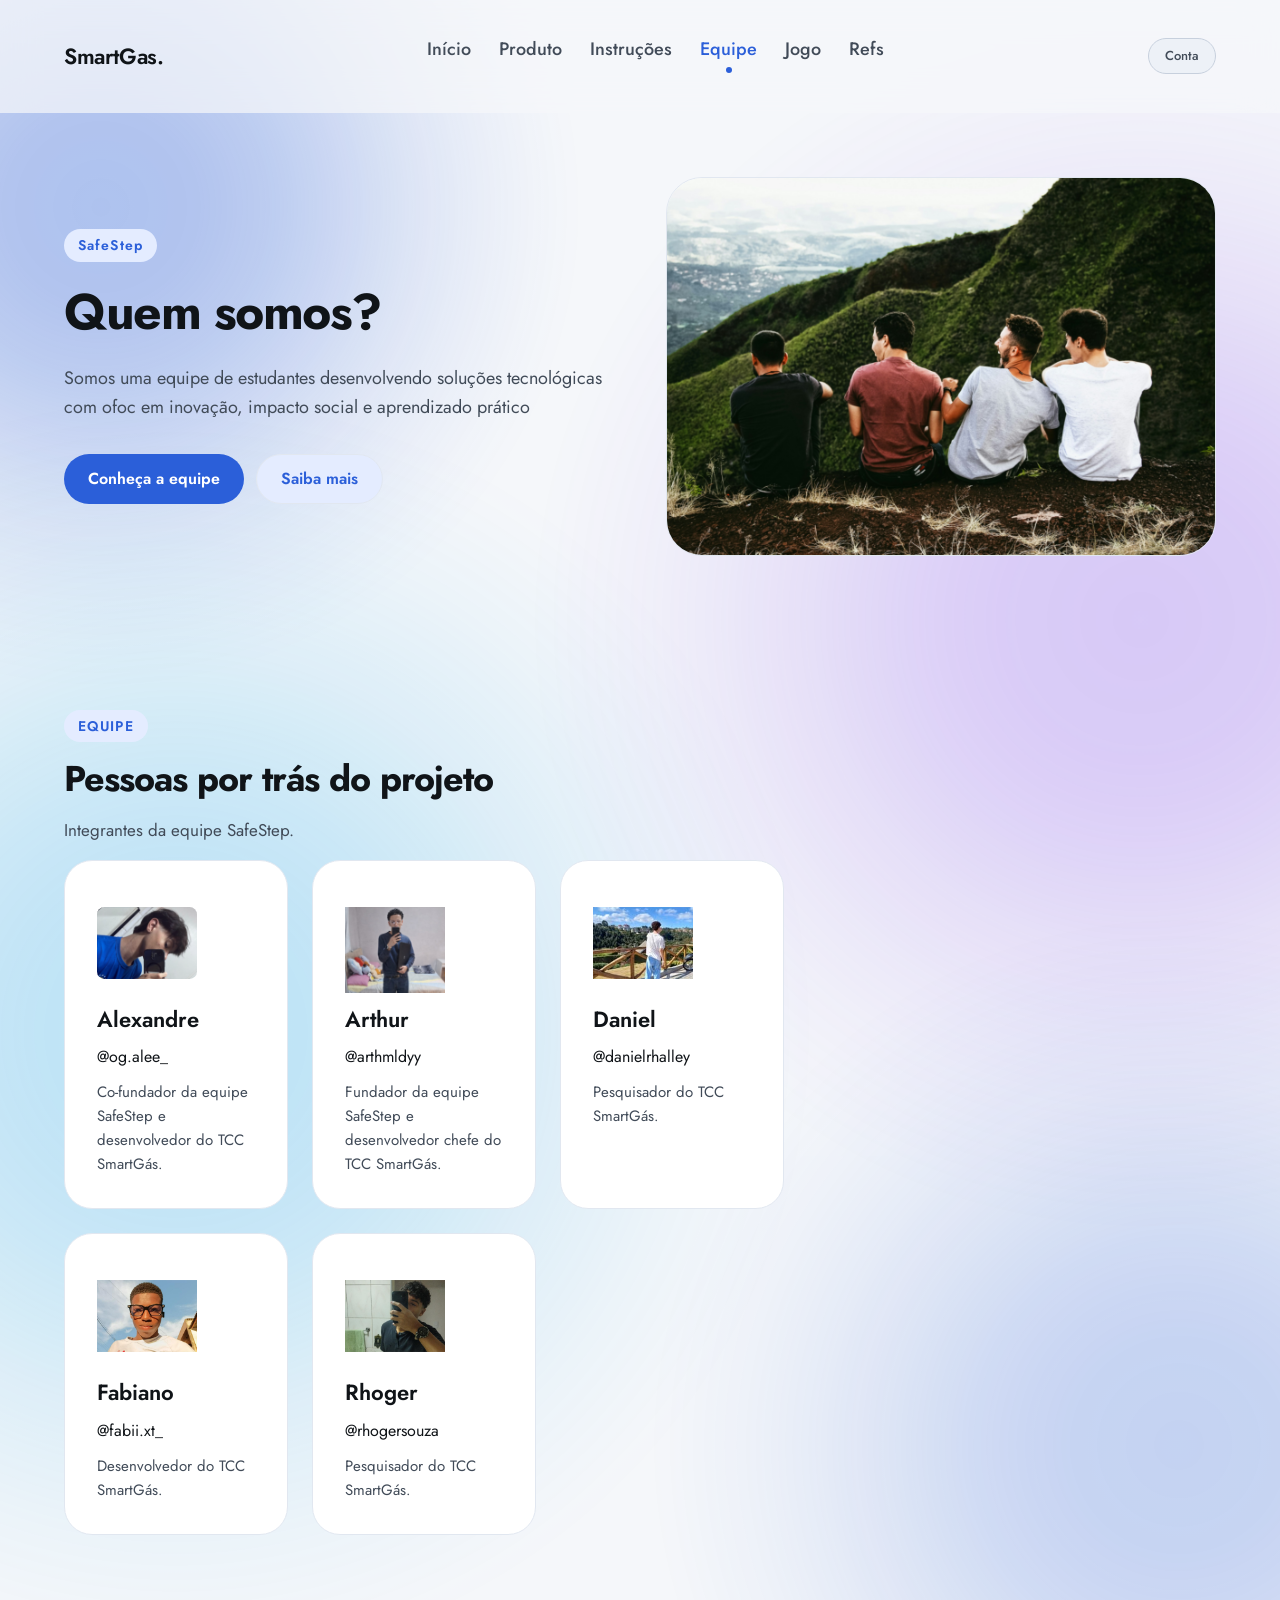
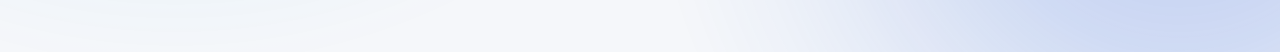
==== Equipe/Equipe.html @ 38c80134 "Começo HTML Equipe" ====
<!DOCTYPE html>
<html lang="pt-BR">
<head>
  <meta charset="UTF-8">
  <meta name="viewport" content="width=device-width, initial-scale=1">
  <title>SmartGás</title>
  <link rel="preconnect" href="https://fonts.googleapis.com">
  <link rel="preconnect" href="https://fonts.gstatic.com" crossorigin>
  <link href="https://fonts.googleapis.com/css2?family=Jost:wght@400;500;600;700&display=swap" rel="stylesheet">

  <link rel="stylesheet" href="../css/global.css">
  <link rel="stylesheet" href="../css/aurora.css">
  <link rel="stylesheet" href="./produto.css">
  <script src="../js/theme.js"></script>

  <script src="../js/aurora.js" defer></script>
  <script src="../js/ui.js" defer></script>
  <script src="../js/conta.js" defer></script>
</head>

<body data-page="produto" id="Smartgas">

  <div class="aurora" aria-hidden="true">
    <div class="orb orb--1"></div>
    <div class="orb orb--2"></div>
    <div class="orb orb--3"></div>
    <div class="orb orb--4"></div>
  </div>

  <div class="page">

    <header class="navbar" id="navbar">
      <div class="container navbar__inner">
        <a class="wordmark" href="#Smartgas">SmartGas.</a>

        <button class="nav-toggle" type="button" aria-expanded="false"
                aria-controls="nav-links" aria-label="Abrir menu">☰</button>

        <nav class="nav-links" id="nav-links" aria-label="Navegação principal">
          <a href="../index.html">Início</a>
          <a href="produto.html">Produto</a>
          <a href="../Instruções/Instruções.html">Instruções</a>
          <a href="../Equipe/Equipe.html" aria-current="page">Equipe</a>
          <a href="../Jogo/Jogo.html">Jogo</a>
          <a href="../Refs/Refs.html">Refs</a>
        </nav>

        <div class="navbar__actions">
          <button id="account-btn" class="btn--ghost" type="button">Conta</button>
        </div>
      </div>
    </header>

    <dialog class="modal" id="account-modal" aria-labelledby="account-title">
      <div class="panel">
        <span class="eyebrow">SUA CONTA</span>
        <h2 class="t-h3" id="account-title">Você não está conectado</h2>
        <p class="t-body-m modal__text">
          Entre ou crie uma conta para usar o app SmartGás e o jogo The Last Meds.
        </p>

        <div class="modal__actions">
          <a class="btn btn--primary" href="../login.html">Entrar</a>
          <a class="btn btn--secondary" href="../cadastro.html">Criar conta</a>
        </div>

        <div class="modal__theme">
          <span class="t-caption">Aparência</span>
          <div class="modal__seg" role="group" aria-label="Escolha de aparência">
            <button type="button" class="modal__opt" data-theme-option="dark">Dark</button>
            <button type="button" class="modal__opt" data-theme-option="light">Light</button>
          </div>
        </div>

        <button type="button" class="modal__close" data-close-modal>Fechar</button>
      </div>
    </dialog>

    <main>
        <section class="hero">
        <div class="container hero__grid">
          <div class="hero__copy">
            <span class="eyebrow">SafeStep</span>
            <h1 class="t-display">Quem somos?</h1>
            <p class="t-body-l">
              Somos uma equipe de estudantes desenvolvendo soluções tecnológicas com ofoc em inovação, impacto social e aprendizado prático
            </p>
            <div class="hero__actions">
              <a class="btn btn--primary" href="#team">Conheça a equipe</a>
              <a class="btn btn--secondary" href="#História">Saiba mais</a>
            </div>
          </div>

           <figure class="hero__media hero__media--auto">

            <img src="../assets//img/Equipe/Imagem hero.svg"
            width= '550' height = '460'
                 alt="Imagem de uma equipe de estudantes trabalhando em um projeto de tecnologia"
            />
          </figure>
        </div>
      </section>

      <section class="section" id="História">
        <div class="container">
          <div class="section-head">
            <span class="eyebrow">EQUIPE</span>
            <h2 class="t-h2">Pessoas por trás do projeto</h2>
            <p class="t-body-m lede">
              Integrantes da equipe SafeStep.
            </p>

            <div class="grid-3">
            <span class="card">
                <img  class = "card__img" src="../assets/img/Equipe/Integrante/Foto.svg" width="100" height="100" alt="Foto de Alexandre, co-fundador da equipe SafeStep e desenvolvedor do TCC SmartGás">
              <h3 class="t-h4">Alexandre</h3>
              <p class="insta">@og.alee_</p>
              <p class="t-body-s card__body">
                Co-fundador da equipe SafeStep e desenvolvedor do TCC SmartGás.
              </p>
            </span>

            <span class="card">
                <img class = "card__img" src="../assets/img/Equipe/Integrante/Rectangle 111.svg" width="100" height="100" alt="Foto de Arthur, fundador da equipe SafeStep e desenvolvedor chefe do TCC SmartGás">
              <h3 class="t-h4">Arthur</h3>
              <p class="insta">@arthmldyy</p>
              <p class="t-body-s card__body">
                Fundador da equipe SafeStep e desenvolvedor chefe do TCC SmartGás.
              </p>
            </span>

            <span class="card">
                <img  class = "card__img" src="../assets/img/Equipe/Integrante/Rectangle 107.svg" width="100" height="100" alt="Foto de Daniel, pesquisador do TCC SmartGás">
              <h3 class="t-h4">Daniel</h3>
              <p class="insta">@danielrhalley</p>
              <p class="t-body-s card__body">
                Pesquisador do TCC SmartGás.
              </p>
            </span>

            <span class="card">
                <img  class = "card__img" src="../assets/img/Equipe/Integrante/Rectangle 109.svg" width="100" height="100" alt="Foto de Fabiano, desenvolvedor do TCC SmartGás">
              <h3 class="t-h4">Fabiano</h3>
              <p class="insta">@fabii.xt_</p>
              <p class="t-body-s card__body">
                Desenvolvedor do TCC SmartGás.
              </p>
            </span>

            <span class="card">
                <img  class = "card__img" src="../assets/img/Equipe/Integrante/Rectangle 110.svg" width="100" height="100" alt="Foto de Rhoger, pesquisador do TCC SmartGás">
              <h3 class="t-h4">Rhoger</h3>
              <p class="insta">@rhogersouza</p>
              <p class="t-body-s card__body">
                Pesquisador do TCC SmartGás.
              </p>
            </span>
          </div>
          </div>
    </main>
---- css/global.css ----
:root {
  --bg-canvas: #1a1c1e;
  --bg-surface: #24282c;
  --bg-elevated: #2f3439;

  --text-primary: #ffffff;
  --text-secondary: #c4cbd4;
  --text-muted: #8d97a3;
  --text-on-brand: #0b1220;

  --brand-primary: #7da2ff;
  --brand-soft: #24314f;
  --brand-on-soft: #afc5ff;

  --border-subtle: #3a4046;
  --border-strong: #4e555d;

  --feedback-success: #4ade80;

  --glow-aurora-1: #7da2ff;
  --glow-aurora-2: #22d3ee;
  --glow-aurora-3: #a78bfa;

  color-scheme: dark;
}

:root[data-theme="light"] {
  --bg-canvas: #f5f7fa;
  --bg-surface: #ffffff;
  --bg-elevated: #edf1f7;

  --text-primary: #101418;
  --text-secondary: #414b58;
  --text-muted: #6b7686;
  --text-on-brand: #ffffff;

  --brand-primary: #2b5fd9;
  --brand-soft: #e4ecff;
  --brand-on-soft: #2b5fd9;

  --border-subtle: #e1e7f0;
  --border-strong: #c7d0dd;

  --feedback-success: #16a34a;

  --glow-aurora-1: #2b5fd9;
  --glow-aurora-2: #7c3aed;
  --glow-aurora-3: #0ea5e9;

  color-scheme: light;
}

@media (prefers-color-scheme: light) {
  :root:not([data-theme="dark"]) {
    --bg-canvas: #f5f7fa;
    --bg-surface: #ffffff;
    --bg-elevated: #edf1f7;

    --text-primary: #101418;
    --text-secondary: #414b58;
    --text-muted: #6b7686;
    --text-on-brand: #ffffff;

    --brand-primary: #2b5fd9;
    --brand-soft: #e4ecff;
    --brand-on-soft: #2b5fd9;

    --border-subtle: #e1e7f0;
    --border-strong: #c7d0dd;

    --feedback-success: #16a34a;

    --glow-aurora-1: #2b5fd9;
    --glow-aurora-2: #7c3aed;
    --glow-aurora-3: #0ea5e9;

    color-scheme: light;
  }
}

:root {
  --radius-pill: 999px;
  --radius-card: 28px;
  --radius-card-lg: 32px;
  --radius-faq: 20px;
  --radius-tile: 20px;
  --radius-icon: 18px;
  --radius-image: 36px;

  --container: 1200px;
  --gutter: 24px;

  --space-1: 8px;
  --space-2: 12px;
  --space-3: 16px;
  --space-4: 20px;
  --space-5: 24px;
  --space-6: 32px;
  --space-7: 40px;
  --space-8: 56px;
  --space-9: 80px;
  --space-10: 120px;

  --reveal-shift: 70px;
  --reveal-duration: 1.2s;
  --reveal-ease: cubic-bezier(0.16, 1, 0.3, 1);

  --ease-out: cubic-bezier(0, 0, 0.58, 1);
  --ease-in-out: cubic-bezier(0.42, 0, 0.58, 1);
  --motion-hover: 150ms var(--ease-out);
  --motion-overlay: 220ms var(--ease-out);
  --motion-nav: 250ms var(--ease-in-out);
  --motion-theme: 280ms var(--ease-out);
}

:root[data-theme-changing],
:root[data-theme-changing] *,
:root[data-theme-changing] *::before,
:root[data-theme-changing] *::after {
  transition:
    background-color var(--motion-theme),
    background-image var(--motion-theme),
    color var(--motion-theme),
    border-color var(--motion-theme),
    outline-color var(--motion-theme),
    box-shadow var(--motion-theme),
    fill var(--motion-theme),
    stroke var(--motion-theme) !important;
  transition-delay: 0s !important;
}

@media (prefers-reduced-motion: reduce) {
  :root[data-theme-changing],
  :root[data-theme-changing] *,
  :root[data-theme-changing] *::before,
  :root[data-theme-changing] *::after {
    transition: none !important;
  }
}

*,
*::before,
*::after {
  box-sizing: border-box;
}

html {
  scroll-behavior: smooth;
}

body {
  position: relative;
  margin: 0;
  background: var(--bg-canvas);
  color: var(--text-primary);
  font-family: "Jost", system-ui, -apple-system, "Segoe UI", sans-serif;
  -webkit-font-smoothing: antialiased;
  text-rendering: optimizeLegibility;
  overflow-x: hidden;
}

h1,
h2,
h3,
h4,
p,
figure,
ul {
  margin: 0;
}

ul {
  padding: 0;
  list-style: none;
}

a {
  color: inherit;
  text-decoration: none;
}

img {
  display: block;
  max-width: 100%;
}

button {
  font: inherit;
  color: inherit;
  border: 0;
  background: none;
  cursor: pointer;
}

:focus-visible {
  outline: 2px solid var(--brand-primary);
  outline-offset: 3px;
  border-radius: 4px;
}

.t-display {
  font-size: clamp(38px, 3.9vw, 56px);
  line-height: 1.08;
  letter-spacing: -1.5px;
  font-weight: 700;
}

.t-h2 {
  font-size: clamp(30px, 2.8vw, 40px);
  line-height: 1.15;
  letter-spacing: -1px;
  font-weight: 700;
}

.t-h3 {
  font-size: clamp(24px, 1.95vw, 28px);
  line-height: 1.25;
  letter-spacing: -0.5px;
  font-weight: 600;
}

.t-h4 {
  font-size: 22px;
  line-height: 1.3;
  font-weight: 600;
}

.t-body-l {
  font-size: clamp(18px, 1.4vw, 20px);
  line-height: 1.6;
  font-weight: 400;
}

.t-body-m {
  font-size: 17px;
  line-height: 1.65;
  font-weight: 400;
}

.t-body-s {
  font-size: 15px;
  line-height: 1.6;
  font-weight: 400;
}

.t-nav {
  font-size: 18px;
  line-height: 1.2;
  font-weight: 500;
}

.t-button {
  font-size: 16px;
  line-height: 1;
  font-weight: 600;
}

.t-caption {
  font-size: 15px;
  line-height: 1.45;
  color: var(--text-secondary)
}

.container {
  width: 100%;
  max-width: var(--container);
  margin-inline: auto;
  padding-inline: var(--gutter);
}

.page {
  position: relative;
  z-index: 1;
}

.section {
  padding-block: clamp(56px, 6vw, 88px);
}

.section-head {
  max-width: 720px;
  display: flex;
  flex-direction: column;
  gap: var(--space-3);
  margin-bottom: var(--space-7);
}

.section-head .lede {
  color: var(--text-secondary);
}

.eyebrow {
  display: inline-flex;
  align-items: center;
  align-self: flex-start;
  font-size: 14px;
  line-height: 1.2;
  font-weight: 600;
  letter-spacing: 1.12px;
  color: var(--brand-on-soft);
  background: var(--brand-soft);
  border-radius: var(--radius-pill);
  padding: 8px 14px;
}

.eyebrow--bare {
  background: none;
  padding: 0;
  color: var(--brand-primary);
}

.btn {
  display: inline-flex;
  align-items: center;
  justify-content: center;
  gap: var(--space-1);
  border-radius: var(--radius-pill);
  padding: 16px 24px;
  font-size: 16px;
  line-height: 1;
  font-weight: 600;
  transition: transform 0.18s var(--ease-out), filter 0.18s ease, background-color 0.18s ease;
}

.btn:hover {
  transform: translateY(-2px);
}

.btn--primary {
  background: var(--brand-primary);
  color: var(--text-on-brand);
}

.btn--primary:hover {
  filter: brightness(1.08);
}

.btn--secondary {
  background: var(--brand-soft);
  color: var(--brand-on-soft);
  border: 1px solid var(--border-subtle);
}

.btn--secondary:hover {
  border-color: var(--border-strong);
}

.btn--ghost {
  display: inline-flex;
  align-items: center;
  justify-content: center;
  background: var(--bg-elevated);
  color: var(--text-secondary);
  border: 1px solid var(--border-strong);
  border-radius: var(--radius-pill);
  padding: 8px 16px;
  font-size: 13px;
  line-height: 1.45;
  font-weight: 500;
}

.btn--ghost:hover {
  color: var(--text-primary);
}

.modal {
  width: min(440px, calc(100% - 32px));
  max-width: none;
  padding: 0;
  border: 0;
  background: none;
  color: var(--text-primary);
  opacity: 0;
  transition: opacity var(--motion-overlay);
  transition:
    opacity var(--motion-overlay),
    display var(--motion-overlay) allow-discrete,
    overlay var(--motion-overlay) allow-discrete;
}

.modal[open] {
  opacity: 1;
}

@starting-style {
  .modal[open] {
    opacity: 0;
  }
}

.modal::backdrop {
  background: color-mix(in srgb, var(--bg-canvas) 68%, transparent);
  backdrop-filter: blur(8px);
  -webkit-backdrop-filter: blur(8px);
  opacity: 0;
  transition: opacity var(--motion-overlay);
  transition:
    opacity var(--motion-overlay),
    display var(--motion-overlay) allow-discrete,
    overlay var(--motion-overlay) allow-discrete;
}

.modal[open]::backdrop {
  opacity: 1;
}

@starting-style {
  .modal[open]::backdrop {
    opacity: 0;
  }
}

@media (prefers-reduced-motion: reduce) {
  .modal,
  .modal::backdrop {
    transition: none;
  }
}

.modal .panel {
  gap: var(--space-2);
}

.modal__text {
  color: var(--text-secondary);
  border-bottom: 1px solid var(--border-subtle);
  padding-bottom: var(--space-3);
}

.modal__actions {
  display: grid;
  gap: var(--space-2);
  margin-top: var(--space-2);
}

.modal__theme {
  display: flex;
  align-items: center;
  justify-content: space-between;
  gap: var(--space-3);
  margin-top: var(--space-3);
  padding-top: var(--space-4);
  border-top: 1px solid var(--border-subtle);
  color: var(--text-muted);
}

.modal__seg {
  display: flex;
  gap: 4px;
  padding: 4px;
  background: var(--bg-elevated);
  border-radius: var(--radius-pill);
}

.modal__opt {
  padding: 8px 16px;
  border-radius: var(--radius-pill);
  font-size: 13px;
  font-weight: 600;
  color: var(--text-secondary);
  transition: background-color 0.18s ease, color 0.18s ease;
}

.modal__opt[aria-pressed="true"] {
  background: var(--brand-primary);
  color: var(--text-on-brand);
}

.modal__close {
  align-self: center;
  margin-top: var(--space-1);
  font-size: 13px;
  color: var(--text-muted);
}

.modal__close:hover {
  color: var(--text-primary);
}

body:has(dialog[open]) {
  overflow: hidden;
}

.navbar {
  position: sticky;
  top: 0;
  z-index: 20;
  padding-block: var(--space-4);
  background: color-mix(in srgb, var(--bg-canvas) 72%, transparent);
  backdrop-filter: blur(18px);
  -webkit-backdrop-filter: blur(18px);
  border-bottom: 1px solid transparent;
  transition: border-color 0.25s ease, background-color 0.25s ease;
}

.navbar.is-stuck {
  border-bottom-color: var(--border-subtle);
}

.navbar__inner {
  display: flex;
  align-items: center;
  gap: var(--space-6);
  min-height: 72px;
}

.wordmark {
  font-size: 22px;
  line-height: 1.3;
  font-weight: 600;
  letter-spacing: -0.4px;
  color: var(--text-primary);
}

.nav-links {
  display: flex;
  align-items: center;
  gap: 28px;
  margin-inline: auto;
}

.nav-links a {
  position: relative;
  display: inline-flex;
  flex-direction: column;
  align-items: center;
  gap: 6px;
  font-size: 18px;
  line-height: 1.2;
  font-weight: 500;
  color: var(--text-secondary);
  transition: color var(--motion-hover);
}

.nav-links a:hover {
  color: var(--brand-primary);
}

.nav-links a::after {
  content: "";
  width: 6px;
  height: 6px;
  border-radius: 50%;
  background: var(--brand-primary);
  opacity: 0;
  transition: opacity var(--motion-hover);
}

.nav-links a:hover::after {
  opacity: 0.45;
}

.nav-links a[aria-current="page"] {
  color: var(--brand-primary);
}

.nav-links a[aria-current="page"]::after {
  opacity: 1;
}

.nav-toggle {
  display: none;
}

.card {
  background: var(--bg-surface);
  border: 1px solid var(--border-subtle);
  border-radius: var(--radius-card);
  padding: var(--space-6);
  display: flex;
  flex-direction: column;
  gap: var(--space-2);
  transition: transform 0.25s var(--reveal-ease), border-color 0.25s ease;
}

.card:hover {
  transform: translateY(-4px);
  border-color: var(--border-strong);
}

.card__icon {
  width: 52px;
  height: 52px;
  display: grid;
  place-items: center;
  border-radius: var(--radius-icon);
  background: var(--brand-soft);
  color: var(--brand-on-soft);
  font-size: 22px;
  font-weight: 600;
  margin-bottom: var(--space-2);
}

.card__body {
  color: var(--text-secondary);
}

.grid-3 {
  display: grid;
  grid-template-columns: repeat(3, 1fr);
  gap: var(--space-5);
}

.grid-2 {
  display: grid;
  grid-template-columns: repeat(2, 1fr);
  gap: var(--space-5);
}

.panel {
  background: var(--bg-surface);
  border: 1px solid var(--border-subtle);
  border-radius: var(--radius-card-lg);
  padding: clamp(28px, 3vw, 40px);
  display: flex;
  flex-direction: column;
  gap: var(--space-3);
}

.panel p {
  color: var(--text-secondary);
}

.metrics {
  display: grid;
  grid-template-columns: repeat(2, 1fr);
  gap: var(--space-3);
  margin-top: var(--space-4);
}

.metric {
  background: var(--bg-elevated);
  border-radius: var(--radius-tile);
  padding: var(--space-4);
  display: flex;
  flex-direction: column;
  gap: 4px;
}

.metric__value {
  font-size: 28px;
  line-height: 1.25;
  letter-spacing: -0.5px;
  font-weight: 600;
  color: var(--brand-primary);
}

.metric__label {
  font-size: 13px;
  line-height: 1.45;
  color: var(--text-muted);
}

.faq-grid {
  display: grid;
  grid-template-columns: repeat(2, 1fr);
  gap: var(--space-5);
  align-items: start;
}

.faq-col {
  display: flex;
  flex-direction: column;
  gap: var(--space-5);
}

.faq-item {
  background: var(--bg-surface);
  border: 1px solid var(--border-subtle);
  border-radius: var(--radius-faq);
  padding: var(--space-5);

  box-shadow: 0 0 0 0 transparent;
  transition:
    background-color var(--motion-hover),
    border-color var(--motion-hover),
    box-shadow var(--motion-hover);
}

.faq-item.is-open {
  background: var(--bg-elevated);
  border-color: var(--brand-primary);
  box-shadow: inset 0 0 0 0.5px var(--brand-primary);
}

.faq-item__q {
  all: unset;
  display: flex;
  align-items: center;
  gap: var(--space-5);
  width: 100%;
  font-family: inherit;
  font-size: 17px;
  line-height: 1.65;
  font-weight: 400;
  color: var(--text-primary);
  cursor: pointer;
}

.faq-item__q:focus-visible {
  outline: 2px solid var(--text-primary);
  outline-offset: 6px;
  border-radius: 4px;
}

.faq-item__q-text {
  flex: 1;
  min-width: 0;
  font-size: 17px;
  font-family: 'Jost', sans-serif;
}

.faq-item__glyph {
  flex: none;
  position: relative;
  width: 28px;
  height: 28px;
  color: var(--brand-primary);
}

.faq-item__glyph::before,
.faq-item__glyph::after {
  content: "";
  position: absolute;
  inset: 0;
  margin: auto;
  background: currentColor;
  border-radius: 999px;
  transition: transform var(--motion-hover);
}

.faq-item__glyph::before {
  width: 20px;
  height: 2.5px;
}

.faq-item__glyph::after {
  width: 2.5px;
  height: 20px;
}

.faq-item.is-open .faq-item__glyph::after {
  transform: rotate(90deg);
}

.faq-item__panel {
  display: grid;
  grid-template-rows: 0fr;
  transition: grid-template-rows var(--motion-hover);
}

.faq-item.is-open .faq-item__panel {
  grid-template-rows: 1fr;
}

.faq-item__panel-inner {
  overflow: hidden;
  visibility: hidden;
  transition: visibility var(--motion-hover);
}

.faq-item.is-open .faq-item__panel-inner {
  visibility: visible;
}

.faq-item__heading {
  margin: 0;
  font: inherit;
}

.faq-item__a {
  margin: 0;
  padding-top: var(--space-3);
  color: var(--text-secondary);
}

@media (prefers-reduced-motion: reduce) {
  .faq-item,
  .faq-item__panel,
  .faq-item__glyph::before,
  .faq-item__glyph::after {
    transition: none;
  }
}

.footer {
  background: var(--bg-surface);
  border-top: 1px solid var(--border-subtle);
  padding-block: clamp(40px, 4vw, 56px);
}

.footer__inner {
  display: flex;
  gap: var(--space-7);
  align-items: flex-start;
  flex-wrap: wrap;
}

.footer__brand {
  display: flex;
  flex-direction: column;
  gap: var(--space-2);
  max-width: 320px;
}

.footer__brand .wordmark {
  font-size: 28px;
}

.footer__brand p {
  color: var(--text-secondary);
}

.footer__sitemap {
  display: flex;
  gap: var(--space-2) var(--space-5);
  margin-inline: auto;
  padding-top: var(--space-6);
}

.footer__sitemap a {
  font-size: 13px;
  line-height: 1.45;
  color: var(--text-secondary);
}

.footer__sitemap a:hover {
  color: var(--text-primary);
}

.footer__meta {
  font-size: 13px;
  line-height: 1.45;
  color: var(--text-muted);
  align-self: center;
}

.hero {
  padding-top: clamp(48px, 5vw, 72px);
  padding-bottom: clamp(56px, 6vw, 88px);
}

.hero__grid {
  display: grid;
  grid-template-columns: minmax(0, 560px) minmax(0, 640px);
  gap: clamp(32px, 4vw, 56px);
  align-items: center;
}

.hero__copy {
  display: flex;
  flex-direction: column;
  gap: var(--space-5);
}

.hero__copy p {
  color: var(--text-secondary);
}

.hero__actions {
  display: flex;
  flex-wrap: wrap;
  gap: var(--space-2);
  margin-top: var(--space-1);
}

.hero__media {
  aspect-ratio: var(--media-ratio, 800 / 640);
  border-radius: var(--radius-image);
  overflow: hidden;
  border: 1px solid var(--border-subtle);
}

.hero__media img {
  display: block;
  width: 100%;
  height: 100%;
  object-fit: var(--media-fit, cover);
}

.hero__media--auto {
  aspect-ratio: auto;
}

.hero__media--auto img {
  height: auto;
}

.theme-toggle {
  display: inline-grid;
  place-items: center;
  width: 36px;
  height: 36px;
  border-radius: var(--radius-pill);
  background: var(--bg-elevated);
  border: 1px solid var(--border-strong);
  color: var(--text-secondary);
  font-size: 15px;
  transition: color 3s ease, background-color 1.2s ease, border-color 1.2s ease;
}

.theme-toggle:hover {
  color: var(--text-primary);
  border-color: var(--brand-primary);
}

.navbar__actions {
  display: flex;
  align-items: center;
  gap: var(--space-2);
}

@media (max-width: 1080px) {
  .hero__grid {
    grid-template-columns: 1fr;
  }

  .grid-3 {
    grid-template-columns: repeat(2, 1fr);
  }
}

@media (max-width: 860px) {
  .nav-links {
    position: fixed;
    inset: 72px 0 auto;
    flex-direction: column;
    align-items: flex-start;
    gap: var(--space-4);
    margin: 0;
    padding: var(--space-6) var(--gutter);
    background: var(--bg-surface);
    border-bottom: 1px solid var(--border-subtle);
    transform: translateY(-12px);
    opacity: 0;
    pointer-events: none;
    transition: opacity 0.2s ease, transform 0.2s ease;
  }

  .nav-links[data-open="true"] {
    opacity: 1;
    transform: none;
    pointer-events: auto;
  }

  .nav-links a {
    flex-direction: row;
  }

  .nav-toggle {
    display: inline-grid;
    place-items: center;
    width: 36px;
    height: 36px;
    border-radius: var(--radius-pill);
    background: var(--bg-elevated);
    border: 1px solid var(--border-strong);
    margin-left: auto;
  }

  .grid-3,
  .grid-2,
  .faq-grid,
  .metrics {
    grid-template-columns: 1fr;
  }

  .footer__inner {
    flex-direction: column;
  }

  .footer__sitemap {
    margin-inline: 0;
  }
}
---- css/aurora.css ----
.aurora {
  position: absolute;
  inset: 0;
  z-index: 0;
  overflow: hidden;
  pointer-events: none;
}

.orb {
  position: absolute;
  left: var(--orb-x);
  top: var(--orb-y);
  width: var(--orb-size);
  height: var(--orb-size);

  opacity: var(--orb-opacity);
  transform: translate(-50%, -50%);
  will-change: opacity, transform;

  background: radial-gradient(
    circle closest-side,
    color-mix(in srgb, var(--orb-color) 100%, transparent) 0%,
    color-mix(in srgb, var(--orb-color) 94%, transparent) 20%,
    color-mix(in srgb, var(--orb-color) 80%, transparent) 34%,
    color-mix(in srgb, var(--orb-color) 62%, transparent) 46%,
    color-mix(in srgb, var(--orb-color) 44%, transparent) 57%,
    color-mix(in srgb, var(--orb-color) 29%, transparent) 67%,
    color-mix(in srgb, var(--orb-color) 17%, transparent) 77%,
    color-mix(in srgb, var(--orb-color) 9%, transparent) 86%,
    color-mix(in srgb, var(--orb-color) 3%, transparent) 94%,
    transparent 100%
  );
}

.orb--1 {
  --orb-size: clamp(548px, 76.1vw, 1096px);
  --orb-color: var(--glow-aurora-1);
  --orb-opacity: 0.352;
  --orb-x: 7.92%;
}

.orb--2 {
  --orb-size: clamp(707px, 98.2vw, 1414px);
  --orb-color: var(--glow-aurora-2);
  --orb-opacity: 0.242;
  --orb-x: 89.17%;
}

.orb--3 {
  --orb-size: clamp(738px, 102.5vw, 1476px);
  --orb-color: var(--glow-aurora-3);
  --orb-opacity: 0.242;
  --orb-x: 13.75%;
}

.orb--4 {
  --orb-size: clamp(612px, 85vw, 1224px);
  --orb-color: var(--glow-aurora-1);
  --orb-opacity: 0.242;
  --orb-x: 92.08%;
}

[data-page="home"] .orb--1 { --orb-y: 6.31%; }
[data-page="home"] .orb--2 { --orb-y: 32.85%; }
[data-page="home"] .orb--3 { --orb-y: 59.36%; }
[data-page="home"] .orb--4 { --orb-y: 82.27%; }

[data-page="produto"] .orb--1 { --orb-y: 12.51%; }
[data-page="produto"] .orb--2 { --orb-y: 37.51%; }
[data-page="produto"] .orb--3 { --orb-y: 62.51%; }
[data-page="produto"] .orb--4 { --orb-y: 87.51%; }

[data-page="instrucoes"] .orb--1 { --orb-y: 12.50%; }
[data-page="instrucoes"] .orb--2 { --orb-y: 37.51%; }
[data-page="instrucoes"] .orb--3 { --orb-y: 62.49%; }
[data-page="instrucoes"] .orb--4 { --orb-y: 87.50%; }

[data-page="equipe"] .orb--1 { --orb-y: 6.70%; }
[data-page="equipe"] .orb--2 { --orb-y: 33.38%; }
[data-page="equipe"] .orb--3 { --orb-y: 60.06%; }
[data-page="equipe"] .orb--4 { --orb-y: 82.73%; }

[data-page="jogo"] .orb--1 { --orb-y: 9.22%; }
[data-page="jogo"] .orb--2 { --orb-y: 45.12%; }
[data-page="jogo"] .orb--3 { --orb-y: 81.01%; }
[data-page="jogo"] .orb--4 { display: none; }

[data-page="refs"] .orb--1 { --orb-y: 8.50%; }
[data-page="refs"] .orb--2 { --orb-y: 43.96%; }
[data-page="refs"] .orb--3 { --orb-y: 79.46%; }
[data-page="refs"] .orb--4 { --orb-y: 95.83%; --orb-x: 89.17%; }

[data-motion="armed"] .orb {
  opacity: 0;
  transform: translate(-50%, -50%) translateY(var(--reveal-shift));
}

[data-motion] .orb {
  transition: opacity var(--reveal-duration) var(--reveal-ease),
    transform var(--reveal-duration) var(--reveal-ease);
}

[data-motion="in"] .orb {
  opacity: var(--orb-opacity);
  transform: translate(-50%, -50%);
}

.orb--1 { transition-delay: 0ms; }
.orb--2 { transition-delay: 120ms; }
.orb--3 { transition-delay: 240ms; }
.orb--4 { transition-delay: 360ms; }

@media (prefers-reduced-motion: reduce) {
  .orb {
    transition: none !important;
    transition-delay: 0ms !important;
    opacity: var(--orb-opacity) !important;
    transform: translate(-50%, -50%) !important;
  }
}

@supports not (background: color-mix(in srgb, red 50%, transparent)) {
  .orb {
    background: var(--orb-color);
    border-radius: 50%;
    filter: blur(180px);
    opacity: calc(var(--orb-opacity) * 0.8);
  }
}
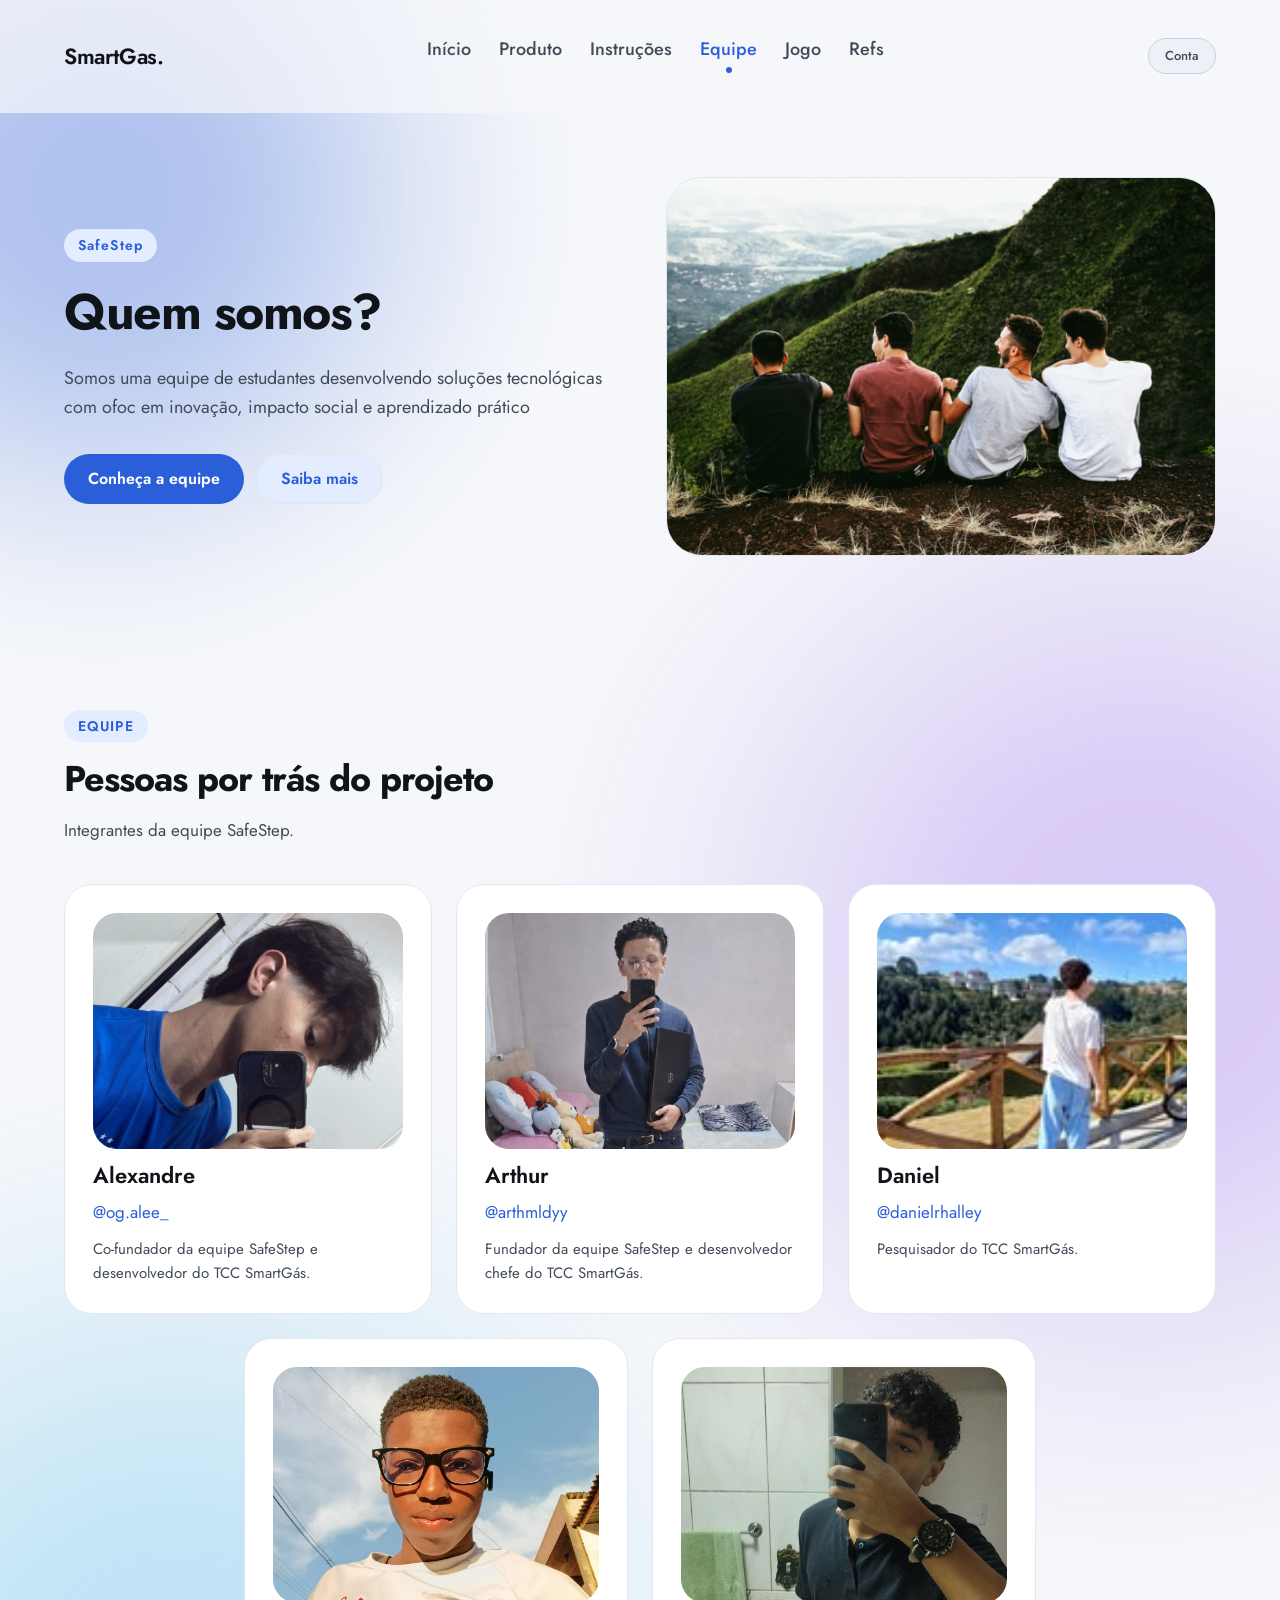
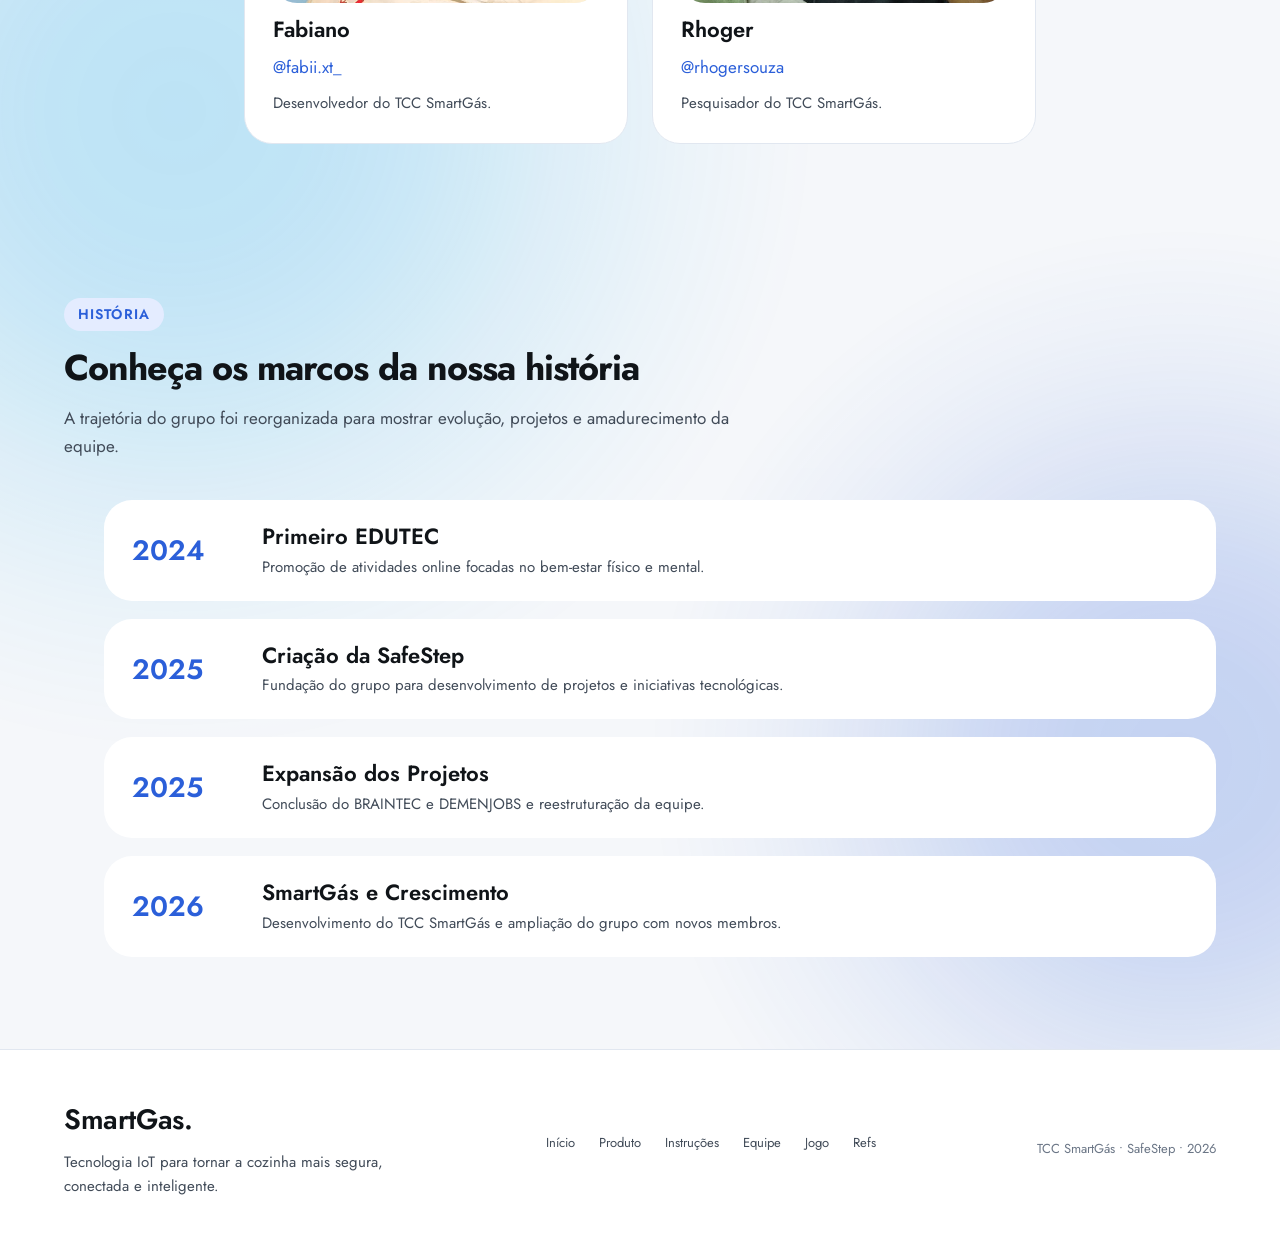
==== commit d4899cad: "conclusão do HTML + CSS Equipe" ====
--- a/Equipe/Equipe.html
+++ b/Equipe/Equipe.html
@@ -10,7 +10,7 @@
 
   <link rel="stylesheet" href="../css/global.css">
   <link rel="stylesheet" href="../css/aurora.css">
-  <link rel="stylesheet" href="./produto.css">
+  <link rel="stylesheet" href="./Equipe.css">
   <script src="../js/theme.js"></script>
 
   <script src="../js/aurora.js" defer></script>
@@ -18,7 +18,7 @@
   <script src="../js/conta.js" defer></script>
 </head>
 
-<body data-page="produto" id="Smartgas">
+<body data-page="equipe" id="Smartgas">
 
   <div class="aurora" aria-hidden="true">
     <div class="orb orb--1"></div>
@@ -38,7 +38,7 @@
 
         <nav class="nav-links" id="nav-links" aria-label="Navegação principal">
           <a href="../index.html">Início</a>
-          <a href="produto.html">Produto</a>
+          <a href="../Produto/produto.html">Produto</a>
           <a href="../Instruções/Instruções.html">Instruções</a>
           <a href="../Equipe/Equipe.html" aria-current="page">Equipe</a>
           <a href="../Jogo/Jogo.html">Jogo</a>
@@ -86,8 +86,8 @@
               Somos uma equipe de estudantes desenvolvendo soluções tecnológicas com ofoc em inovação, impacto social e aprendizado prático
             </p>
             <div class="hero__actions">
-              <a class="btn btn--primary" href="#team">Conheça a equipe</a>
-              <a class="btn btn--secondary" href="#História">Saiba mais</a>
+              <a class="btn btn--primary" href="#integrantes">Conheça a equipe</a>
+              <a class="btn btn--secondary" href="#historia">Saiba mais</a>
             </div>
           </div>
 
@@ -101,7 +101,7 @@
         </div>
       </section>
 
-      <section class="section" id="História">
+      <section class="section" id="integrantes">
         <div class="container">
           <div class="section-head">
             <span class="eyebrow">EQUIPE</span>
@@ -109,52 +109,145 @@
             <p class="t-body-m lede">
               Integrantes da equipe SafeStep.
             </p>
-
-            <div class="grid-3">
-            <span class="card">
-                <img  class = "card__img" src="../assets/img/Equipe/Integrante/Foto.svg" width="100" height="100" alt="Foto de Alexandre, co-fundador da equipe SafeStep e desenvolvedor do TCC SmartGás">
-              <h3 class="t-h4">Alexandre</h3>
+          </div>
+
+          <div class="team-grid">
+            <article class="card">
+              <img class="card__img" src="../assets/img/Equipe/Integrante/Foto.svg"
+                   width="328" height="236"
+                   alt="Foto de Alexandre, co-fundador da equipe SafeStep e desenvolvedor do TCC SmartGás">
+              <h3 class="card__name">Alexandre</h3>
               <p class="insta">@og.alee_</p>
               <p class="t-body-s card__body">
                 Co-fundador da equipe SafeStep e desenvolvedor do TCC SmartGás.
               </p>
-            </span>
-
-            <span class="card">
-                <img class = "card__img" src="../assets/img/Equipe/Integrante/Rectangle 111.svg" width="100" height="100" alt="Foto de Arthur, fundador da equipe SafeStep e desenvolvedor chefe do TCC SmartGás">
-              <h3 class="t-h4">Arthur</h3>
+            </article>
+
+            <article class="card">
+              <img class="card__img" src="../assets/img/Equipe/Integrante/Rectangle 111.svg"
+                   width="328" height="236"
+                   alt="Foto de Arthur, fundador da equipe SafeStep e desenvolvedor chefe do TCC SmartGás">
+              <h3 class="card__name">Arthur</h3>
               <p class="insta">@arthmldyy</p>
               <p class="t-body-s card__body">
                 Fundador da equipe SafeStep e desenvolvedor chefe do TCC SmartGás.
               </p>
-            </span>
-
-            <span class="card">
-                <img  class = "card__img" src="../assets/img/Equipe/Integrante/Rectangle 107.svg" width="100" height="100" alt="Foto de Daniel, pesquisador do TCC SmartGás">
-              <h3 class="t-h4">Daniel</h3>
+            </article>
+
+            <article class="card">
+              <img class="card__img" src="../assets/img/Equipe/Integrante/Rectangle 107.svg"
+                   width="328" height="236"
+                   alt="Foto de Daniel, pesquisador do TCC SmartGás">
+              <h3 class="card__name">Daniel</h3>
               <p class="insta">@danielrhalley</p>
               <p class="t-body-s card__body">
                 Pesquisador do TCC SmartGás.
               </p>
-            </span>
-
-            <span class="card">
-                <img  class = "card__img" src="../assets/img/Equipe/Integrante/Rectangle 109.svg" width="100" height="100" alt="Foto de Fabiano, desenvolvedor do TCC SmartGás">
-              <h3 class="t-h4">Fabiano</h3>
+            </article>
+
+            <article class="card">
+              <img class="card__img" src="../assets/img/Equipe/Integrante/Rectangle 109.svg"
+                   width="328" height="236"
+                   alt="Foto de Fabiano, desenvolvedor do TCC SmartGás">
+              <h3 class="card__name">Fabiano</h3>
               <p class="insta">@fabii.xt_</p>
               <p class="t-body-s card__body">
                 Desenvolvedor do TCC SmartGás.
               </p>
-            </span>
-
-            <span class="card">
-                <img  class = "card__img" src="../assets/img/Equipe/Integrante/Rectangle 110.svg" width="100" height="100" alt="Foto de Rhoger, pesquisador do TCC SmartGás">
-              <h3 class="t-h4">Rhoger</h3>
+            </article>
+
+            <article class="card">
+              <img class="card__img" src="../assets/img/Equipe/Integrante/Rectangle 110.svg"
+                   width="328" height="236"
+                   alt="Foto de Rhoger, pesquisador do TCC SmartGás">
+              <h3 class="card__name">Rhoger</h3>
               <p class="insta">@rhogersouza</p>
               <p class="t-body-s card__body">
                 Pesquisador do TCC SmartGás.
               </p>
-            </span>
-          </div>
-          </div>
-    </main>+            </article>
+          </div>
+        </div>
+      </section>
+
+      <section class="section" id="historia">
+        <div class="container">
+          <div class="section-head">
+            <span class="eyebrow">HISTÓRIA</span>
+            <h2 class="t-h2">Conheça os marcos da nossa história</h2>
+            <p class="t-body-m lede">
+              A trajetória do grupo foi reorganizada para mostrar evolução, projetos e
+              amadurecimento da equipe.
+            </p>
+          </div>
+
+          <ol class="timeline">
+            <li class="timeline__item">
+              <span class="timeline__year">2024</span>
+              <div>
+                <h3 class="timeline__title">Primeiro EDUTEC</h3>
+                <p class="timeline__body">
+                  Promoção de atividades online focadas no bem-estar físico e mental.
+                </p>
+              </div>
+            </li>
+
+            <li class="timeline__item">
+              <span class="timeline__year">2025</span>
+              <div>
+                <h3 class="timeline__title">Criação da SafeStep</h3>
+                <p class="timeline__body">
+                  Fundação do grupo para desenvolvimento de projetos e iniciativas tecnológicas.
+                </p>
+              </div>
+            </li>
+
+            <li class="timeline__item">
+              <span class="timeline__year">2025</span>
+              <div>
+                <h3 class="timeline__title">Expansão dos Projetos</h3>
+                <p class="timeline__body">
+                  Conclusão do BRAINTEC e DEMENJOBS e reestruturação da equipe.
+                </p>
+              </div>
+            </li>
+
+            <li class="timeline__item">
+              <span class="timeline__year">2026</span>
+              <div>
+                <h3 class="timeline__title">SmartGás e Crescimento</h3>
+                <p class="timeline__body">
+                  Desenvolvimento do TCC SmartGás e ampliação do grupo com novos membros.
+                </p>
+              </div>
+            </li>
+          </ol>
+        </div>
+      </section>
+    </main>
+
+    <footer class="footer">
+      <div class="container footer__inner">
+        <div class="footer__brand">
+          <span class="wordmark">SmartGas.</span>
+          <p class="t-body-s">
+            Tecnologia IoT para tornar a cozinha mais segura, conectada e inteligente.
+          </p>
+        </div>
+
+        <nav class="footer__sitemap" aria-label="Mapa do site">
+          <a href="../index.html">Início</a>
+          <a href="../Produto/produto.html">Produto</a>
+          <a href="../Instruções/Instruções.html">Instruções</a>
+          <a href="./Equipe.html">Equipe</a>
+          <a href="../Jogo/Jogo.html">Jogo</a>
+          <a href="../Refs/Refs.html">Refs</a>
+        </nav>
+
+        <span class="footer__meta">TCC SmartGás • SafeStep • 2026</span>
+      </div>
+    </footer>
+  </div>
+
+</body>
+</html>
--- a/Equipe/Equipe.css
+++ b/Equipe/Equipe.css
@@ -0,0 +1,90 @@
+.hero__media {
+  --media-ratio: 640 / 440;
+  --media-fit: contain;
+}
+
+.team-grid {
+  display: flex;
+  flex-wrap: wrap;
+  justify-content: center;
+  gap: var(--space-5);
+}
+
+.team-grid > .card {
+  flex: 1 1 320px;
+  max-width: 384px;
+  padding: 28px;
+  gap: 0;
+}
+
+.card__img {
+  display: block;
+  width: 100%;
+  height: 236px;
+  object-fit: cover;
+  border-radius: 24px;
+  background: var(--bg-elevated);
+  margin-bottom: var(--space-2);
+}
+
+.card__name {
+  font-size: 22px;
+  line-height: 1.3;
+  font-weight: 600;
+  color: var(--text-primary);
+  margin: 0;
+}
+
+.insta {
+  font-size: 17px;
+  line-height: 1.4;
+  color: var(--brand-primary);
+  margin: var(--space-2) 0;
+}
+
+.timeline {
+  display: flex;
+  flex-direction: column;
+  gap: 18px;
+}
+
+.timeline__item {
+  display: grid;
+  grid-template-columns: 110px minmax(0, 1fr);
+  align-items: center;
+  gap: var(--space-4);
+
+  background: var(--bg-surface);
+  border-radius: var(--radius-card);
+  padding: 22px 28px;
+}
+
+.timeline__year {
+  font-size: 28px;
+  line-height: 29px;
+  font-weight: 600;
+  letter-spacing: -0.14px;
+  color: var(--brand-primary);
+}
+
+.timeline__title {
+  font-size: 22px;
+  line-height: 1.3;
+  font-weight: 600;
+  color: var(--text-primary);
+  margin: 0;
+}
+
+.timeline__body {
+  font-size: 15px;
+  line-height: 1.6;
+  color: var(--text-secondary);
+  margin: 4px 0 0;
+}
+
+@media (max-width: 560px) {
+  .timeline__item {
+    grid-template-columns: 1fr;
+    gap: var(--space-1);
+  }
+}
